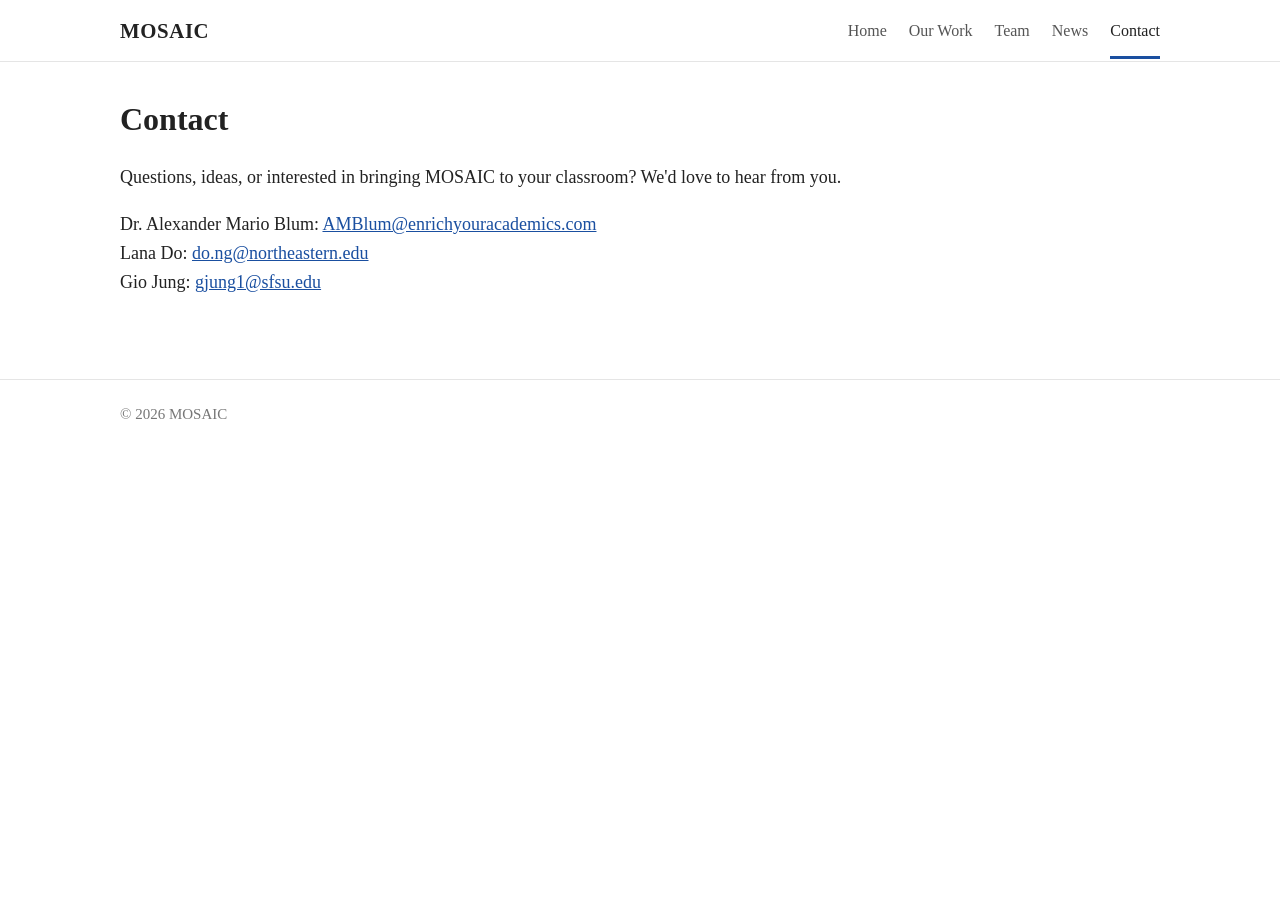
==== contact.html @ 44e46b7f "first commit" ====
<!doctype html>
<html lang="en">
<head>
  <meta charset="utf-8">
  <meta name="viewport" content="width=device-width, initial-scale=1">
  <title>Contact | MOSAIC</title>
  <meta name="description" content="MOSAIC: collaborative storytelling and comic creation for neurodivergent learners.">
  <link rel="stylesheet" href="style.css">
</head>
<body>

<header class="topbar">
  <div class="inner">
    <a class="site-name" href="index.html">MOSAIC</a>
    <nav class="tabs" aria-label="Main">
      <a href="index.html">Home</a>
      <a href="work.html">Our Work</a>
      <a href="team.html">Team</a>
      <a href="news.html">News</a>
      <a href="contact.html" aria-current="page">Contact</a>
    </nav>
  </div>
</header>

<div class="layout single">
  <main class="content">
    <h1 class="page-title">Contact</h1>
    <p>Questions, ideas, or interested in bringing MOSAIC to your classroom? We'd love to hear from you.</p>
    <p>
      Dr. Alexander Mario Blum: <a href="mailto:AMBlum@enrichyouracademics.com">AMBlum@enrichyouracademics.com</a><br>
      Lana Do: <a href="mailto:do.ng@northeastern.edu">do.ng@northeastern.edu</a><br>
      Gio Jung: <a href="mailto:gjung1@sfsu.edu">gjung1@sfsu.edu</a>
    </p>
  </main>
</div>

<footer><div class="inner">&copy; 2026 MOSAIC</div></footer>

<script src="news.js"></script>
</body>
</html>
---- style.css ----
body {
  margin: 0;
  background: #fff;
  color: #222;
  font-family: Georgia, "Times New Roman", serif;
  font-size: 18px;
  line-height: 1.6;
}
a { color: #1a4fa0; }

/* Top bar with tabs */
.topbar { border-bottom: 1px solid #e5e5e5; }
.topbar .inner {
  max-width: 1040px; margin: 0 auto; padding: 0 16px;
  display: flex; align-items: center; justify-content: space-between; flex-wrap: wrap; gap: 8px 24px;
}
.site-name { font-weight: bold; font-size: 1.3rem; color: #222; text-decoration: none; letter-spacing: .03em; padding: 14px 0; }
.tabs { display: flex; flex-wrap: wrap; gap: 4px 22px; }
.tabs a { color: #555; text-decoration: none; font-size: 16px; padding: 16px 0 13px; border-bottom: 3px solid transparent; }
.tabs a:hover { color: #222; }
.tabs a[aria-current="page"] { color: #222; border-bottom-color: #1a4fa0; }

/* Cover (home page). Put a photo at images/cover.jpg. */
.cover {
  min-height: 380px;
  background: #3d4a5c url("images/cover.jpg") center / cover no-repeat;
  display: flex;
}
.cover .inner {
  width: 100%; max-width: 1040px; margin: 0 auto; padding: 32px 16px;
  display: flex; align-items: flex-end; justify-content: space-between; gap: 32px;
}
.cover-text { color: #fff; text-shadow: 0 1px 6px rgba(0,0,0,.45); }
.cover h1 { font-size: 2.6rem; margin: 0; line-height: 1.1; }
.cover-text p { margin: 6px 0 0; font-size: 1.1rem; }

/* News card on the cover */
.cover-news {
  width: 300px; flex-shrink: 0; align-self: center;
  background: rgba(255,255,255,.95); color: #222;
  border-radius: 6px; padding: 16px 18px;
  box-shadow: 0 4px 18px rgba(0,0,0,.18);
}
.cover-news h2 { margin: 0 0 10px; font-size: 1.05rem; }
.cover-news .news { margin-bottom: 14px; }
.cover-news .news.upcoming { padding: 10px 12px; }
.cover-news .news p.text { font-size: 15px; }
.cover-news .more { font-size: 15px; }

/* Page layout: content + news sidebar */
.layout {
  max-width: 1040px; margin: 0 auto; padding: 32px 16px 64px;
  display: grid; grid-template-columns: minmax(0, 1fr) 280px; gap: 56px;
}
.layout.single { grid-template-columns: minmax(0, 1fr); }
h1.page-title { font-size: 2rem; margin: 0 0 16px; }
h2 { font-size: 1.3rem; margin: 32px 0 8px; }
.content > h2:first-child { margin-top: 0; }
.muted { color: #666; }
.links a { margin-right: 20px; }

aside.sidebar { border-left: 1px solid #e5e5e5; padding-left: 24px; }
aside.sidebar h2 { margin: 0 0 14px; font-size: 1.1rem; }
.sidebar .more { font-size: 15px; }

/* News items */
.news { margin: 0 0 22px; }
.news.upcoming { background: #f5f8fd; border-left: 3px solid #1a4fa0; padding: 12px 14px; }
.news h3 { margin: 2px 0 4px; font-size: 1.05rem; }
.news p { margin: 0 0 4px; }
.news-date { font-size: 14px; color: #666; }
.news .meta { font-size: 15px; color: #666; }
.badge { display: inline-block; margin-left: 6px; padding: 0 8px; border-radius: 999px; font-size: 12px; background: #eee; color: #555; }
.badge.soon { background: #1a4fa0; color: #fff; }
.sidebar .news p.text { font-size: 16px; }
.news-full .news { border-bottom: 1px solid #eee; padding-bottom: 20px; }
.news-full .news.upcoming { border-bottom: none; }
.news-full .news h3 { font-size: 1.25rem; }

/* Team */
.people { display: grid; grid-template-columns: repeat(auto-fit, minmax(180px, 1fr)); gap: 28px; }
.person { text-align: center; }
.photo {
  position: relative; width: 150px; height: 150px; margin: 0 auto 12px;
  border-radius: 50%; overflow: hidden; background: #e9e9e9; color: #888;
  display: flex; align-items: center; justify-content: center; font-size: 1.6rem;
}
.photo img { position: absolute; inset: 0; width: 100%; height: 100%; object-fit: cover; }
.person b { display: block; }
.person span { color: #666; font-size: 16px; }

footer { border-top: 1px solid #e5e5e5; }
footer .inner { max-width: 1040px; margin: 0 auto; padding: 22px 16px 36px; font-size: 15px; color: #777; }

@media (max-width: 820px) {
  .layout { grid-template-columns: 1fr; gap: 40px; }
  aside.sidebar { border-left: none; border-top: 1px solid #e5e5e5; padding: 24px 0 0; }
  .cover { min-height: 0; }
  .cover .inner { flex-direction: column; align-items: stretch; padding: 40px 16px 24px; }
  .cover-news { width: auto; }
  .cover h1 { font-size: 2rem; }
}
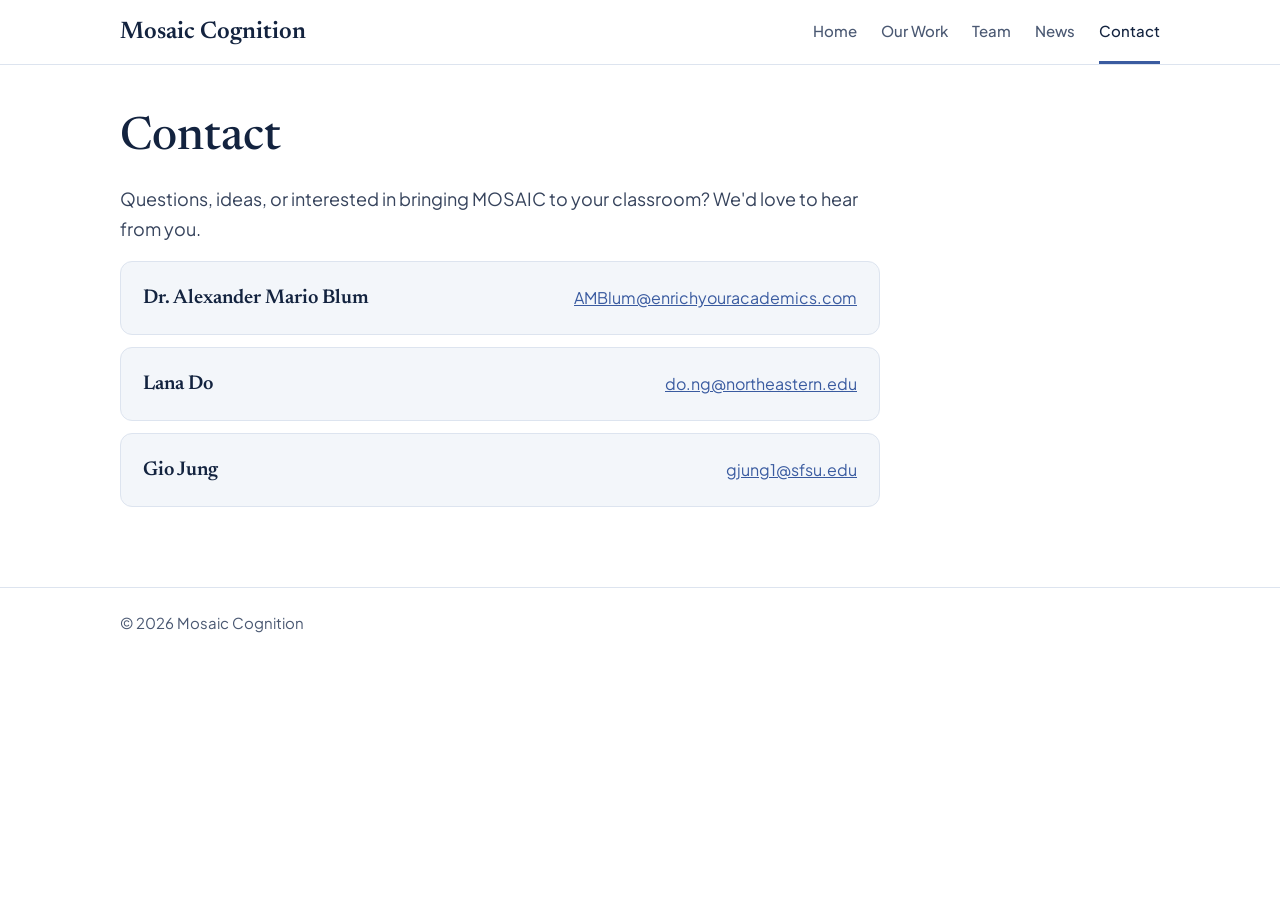
==== commit 784b54be: "Rebrand to Mosaic Cognition with the Soft theme Restyle the site with serif headings (Newsreader), P" ====
--- a/contact.html
+++ b/contact.html
@@ -3,15 +3,18 @@
 <head>
   <meta charset="utf-8">
   <meta name="viewport" content="width=device-width, initial-scale=1">
-  <title>Contact | MOSAIC</title>
-  <meta name="description" content="MOSAIC: collaborative storytelling and comic creation for neurodivergent learners.">
+  <title>Contact | Mosaic Cognition</title>
+  <meta name="description" content="Mosaic Cognition: collaborative storytelling and comic creation for neurodivergent learners.">
+  <link rel="preconnect" href="https://fonts.googleapis.com">
+  <link rel="preconnect" href="https://fonts.gstatic.com" crossorigin>
+  <link href="https://fonts.googleapis.com/css2?family=Newsreader:opsz,wght@6..72,500;6..72,600&family=Plus+Jakarta+Sans:wght@400;500;600&display=swap" rel="stylesheet">
   <link rel="stylesheet" href="style.css">
 </head>
 <body>
 
 <header class="topbar">
   <div class="inner">
-    <a class="site-name" href="index.html">MOSAIC</a>
+    <a class="site-name" href="index.html">Mosaic Cognition</a>
     <nav class="tabs" aria-label="Main">
       <a href="index.html">Home</a>
       <a href="work.html">Our Work</a>
@@ -26,15 +29,15 @@
   <main class="content">
     <h1 class="page-title">Contact</h1>
     <p>Questions, ideas, or interested in bringing MOSAIC to your classroom? We'd love to hear from you.</p>
-    <p>
-      Dr. Alexander Mario Blum: <a href="mailto:AMBlum@enrichyouracademics.com">AMBlum@enrichyouracademics.com</a><br>
-      Lana Do: <a href="mailto:do.ng@northeastern.edu">do.ng@northeastern.edu</a><br>
-      Gio Jung: <a href="mailto:gjung1@sfsu.edu">gjung1@sfsu.edu</a>
-    </p>
+    <div class="contacts">
+      <div class="contact"><span class="name">Dr. Alexander Mario Blum</span> <a href="mailto:AMBlum@enrichyouracademics.com">AMBlum@enrichyouracademics.com</a></div>
+      <div class="contact"><span class="name">Lana Do</span> <a href="mailto:do.ng@northeastern.edu">do.ng@northeastern.edu</a></div>
+      <div class="contact"><span class="name">Gio Jung</span> <a href="mailto:gjung1@sfsu.edu">gjung1@sfsu.edu</a></div>
+    </div>
   </main>
 </div>
 
-<footer><div class="inner">&copy; 2026 MOSAIC</div></footer>
+<footer><div class="inner">&copy; 2026 Mosaic Cognition</div></footer>
 
 <script src="news.js"></script>
 </body>
--- a/style.css
+++ b/style.css
@@ -1,102 +1,134 @@
+/* Mosaic Cognition: Soft theme, serif headings */
+:root {
+  --ink: #13233F;      /* main text */
+  --body: #36435C;     /* paragraph text */
+  --muted: #4A5872;    /* dates, captions, inactive tabs */
+  --accent: #3A5BA0;   /* links, active tab, badges */
+  --line: #DDE4EF;     /* borders */
+  --panel: #F3F6FA;    /* cards */
+  --tint: #DCE5F2;     /* photo placeholders */
+  --serif: Newsreader, Georgia, "Times New Roman", serif;
+  --sans: "Plus Jakarta Sans", system-ui, -apple-system, "Segoe UI", sans-serif;
+}
+
 body {
   margin: 0;
   background: #fff;
-  color: #222;
-  font-family: Georgia, "Times New Roman", serif;
+  color: var(--ink);
+  font-family: var(--sans);
   font-size: 18px;
-  line-height: 1.6;
+  line-height: 1.7;
 }
-a { color: #1a4fa0; }
+a { color: var(--accent); }
+a:hover { color: var(--ink); }
+h1, h2, h3 { font-family: var(--serif); color: var(--ink); }
 
 /* Top bar with tabs */
-.topbar { border-bottom: 1px solid #e5e5e5; }
+.topbar { border-bottom: 1px solid var(--line); }
 .topbar .inner {
   max-width: 1040px; margin: 0 auto; padding: 0 16px;
-  display: flex; align-items: center; justify-content: space-between; flex-wrap: wrap; gap: 8px 24px;
+  display: flex; align-items: center; justify-content: space-between; flex-wrap: wrap; gap: 0 24px;
 }
-.site-name { font-weight: bold; font-size: 1.3rem; color: #222; text-decoration: none; letter-spacing: .03em; padding: 14px 0; }
-.tabs { display: flex; flex-wrap: wrap; gap: 4px 22px; }
-.tabs a { color: #555; text-decoration: none; font-size: 16px; padding: 16px 0 13px; border-bottom: 3px solid transparent; }
-.tabs a:hover { color: #222; }
-.tabs a[aria-current="page"] { color: #222; border-bottom-color: #1a4fa0; }
+.site-name {
+  display: inline-flex; align-items: center; min-height: 64px;
+  font-family: var(--serif); font-weight: 600; font-size: 24px;
+  color: var(--ink); text-decoration: none;
+}
+.tabs { display: flex; flex-wrap: wrap; gap: 0 24px; font-size: 15px; font-weight: 500; }
+.tabs a {
+  display: inline-flex; align-items: center; min-height: 61px;
+  color: var(--muted); text-decoration: none; border-bottom: 3px solid transparent;
+}
+.tabs a:hover { color: var(--ink); }
+.tabs a[aria-current="page"] { color: var(--ink); border-bottom-color: var(--accent); }
 
 /* Cover (home page). Put a photo at images/cover.jpg. */
 .cover {
   min-height: 380px;
-  background: #3d4a5c url("images/cover.jpg") center / cover no-repeat;
+  background: #3D4A5C url("images/cover.jpg") center / cover no-repeat;
   display: flex;
 }
 .cover .inner {
   width: 100%; max-width: 1040px; margin: 0 auto; padding: 32px 16px;
-  display: flex; align-items: flex-end; justify-content: space-between; gap: 32px;
+  display: flex; align-items: flex-end;
 }
-.cover-text { color: #fff; text-shadow: 0 1px 6px rgba(0,0,0,.45); }
-.cover h1 { font-size: 2.6rem; margin: 0; line-height: 1.1; }
-.cover-text p { margin: 6px 0 0; font-size: 1.1rem; }
-
-/* News card on the cover */
-.cover-news {
-  width: 300px; flex-shrink: 0; align-self: center;
-  background: rgba(255,255,255,.95); color: #222;
-  border-radius: 6px; padding: 16px 18px;
-  box-shadow: 0 4px 18px rgba(0,0,0,.18);
-}
-.cover-news h2 { margin: 0 0 10px; font-size: 1.05rem; }
-.cover-news .news { margin-bottom: 14px; }
-.cover-news .news.upcoming { padding: 10px 12px; }
-.cover-news .news p.text { font-size: 15px; }
-.cover-news .more { font-size: 15px; }
+.cover-text { color: #fff; max-width: 640px; text-shadow: 0 1px 6px rgba(0,0,0,.45); }
+.cover h1 { margin: 0; color: #fff; font-size: clamp(38px, 4.6vw, 54px); line-height: 1.08; font-weight: 500; }
+.cover-text p { margin: 10px 0 0; font-size: 19px; color: #E6ECF5; }
 
 /* Page layout: content + news sidebar */
 .layout {
-  max-width: 1040px; margin: 0 auto; padding: 32px 16px 64px;
+  max-width: 1040px; margin: 0 auto; padding: 48px 16px 80px;
   display: grid; grid-template-columns: minmax(0, 1fr) 280px; gap: 56px;
 }
 .layout.single { grid-template-columns: minmax(0, 1fr); }
-h1.page-title { font-size: 2rem; margin: 0 0 16px; }
-h2 { font-size: 1.3rem; margin: 32px 0 8px; }
-.content > h2:first-child { margin-top: 0; }
-.muted { color: #666; }
-.links a { margin-right: 20px; }
+.layout.single .content > * { max-width: 760px; }
+.layout.single .content > .people { max-width: none; }
+h1.page-title { margin: 0 0 20px; font-size: clamp(36px, 4vw, 46px); font-weight: 500; line-height: 1.1; }
+h2 { margin: 48px 0 12px; font-size: 30px; font-weight: 500; line-height: 1.2; }
+.content > h2:first-child { margin-top: 0; font-size: 32px; }
+.content p { color: var(--body); margin: 0 0 16px; }
+.muted { color: var(--muted); }
 
-aside.sidebar { border-left: 1px solid #e5e5e5; padding-left: 24px; }
-aside.sidebar h2 { margin: 0 0 14px; font-size: 1.1rem; }
-.sidebar .more { font-size: 15px; }
+aside.sidebar { border-left: 1px solid var(--line); padding-left: 24px; }
+aside.sidebar h2 { margin: 0 0 14px; font-size: 24px; }
+.more { display: inline-flex; align-items: center; min-height: 44px; margin-top: 8px; font-size: 15px; }
 
-/* News items */
-.news { margin: 0 0 22px; }
-.news.upcoming { background: #f5f8fd; border-left: 3px solid #1a4fa0; padding: 12px 14px; }
-.news h3 { margin: 2px 0 4px; font-size: 1.05rem; }
-.news p { margin: 0 0 4px; }
-.news-date { font-size: 14px; color: #666; }
-.news .meta { font-size: 15px; color: #666; }
-.badge { display: inline-block; margin-left: 6px; padding: 0 8px; border-radius: 999px; font-size: 12px; background: #eee; color: #555; }
-.badge.soon { background: #1a4fa0; color: #fff; }
-.sidebar .news p.text { font-size: 16px; }
-.news-full .news { border-bottom: 1px solid #eee; padding-bottom: 20px; }
-.news-full .news.upcoming { border-bottom: none; }
-.news-full .news h3 { font-size: 1.25rem; }
+/* News items (filled in by news.js) */
+.news { margin: 0 0 16px; padding: 16px 18px; background: var(--panel); border: 1px solid var(--line); border-radius: 12px; }
+.news h3 { margin: 6px 0 4px; font-size: 20px; font-weight: 600; line-height: 1.3; }
+.news p { margin: 0; }
+.news p.text { color: var(--body); font-size: 15px; line-height: 1.6; }
+.news-date { font-size: 14px; color: var(--muted); }
+.news .meta { margin-top: 6px; font-size: 14px; color: var(--muted); }
+.badge {
+  display: inline-block; margin-left: 6px; padding: 1px 9px; border-radius: 999px;
+  font-size: 12px; font-weight: 600; background: var(--tint); color: var(--muted);
+}
+.badge.soon { background: var(--accent); color: #fff; }
+.news-full .news { max-width: 760px; padding: clamp(22px, 3vw, 32px); border-radius: 16px; }
+.news-full .news h3 { margin: 8px 0; font-size: 28px; }
+.news-full .news p.text { font-size: 18px; line-height: 1.7; }
+.news-full .news .meta { margin-top: 12px; font-size: 15px; }
+.news-full .news-date { font-size: 15px; }
+
+/* Publications */
+.pubs { list-style: none; margin: 0; padding: 0; border-top: 1px solid var(--line); }
+.pubs li {
+  display: flex; flex-wrap: wrap; align-items: center; justify-content: space-between; gap: 4px 24px;
+  padding: 16px 0; border-bottom: 1px solid var(--line);
+}
+.pub-title { display: block; font-family: var(--serif); font-size: 21px; font-weight: 600; }
+.pub-venue { display: block; font-size: 15px; font-style: italic; color: var(--muted); }
+.pubs a { display: inline-flex; align-items: center; min-height: 44px; font-size: 15px; font-weight: 500; }
 
 /* Team */
-.people { display: grid; grid-template-columns: repeat(auto-fit, minmax(180px, 1fr)); gap: 28px; }
-.person { text-align: center; }
+.people { display: grid; grid-template-columns: repeat(auto-fit, minmax(220px, 1fr)); gap: 24px; }
+.person { text-align: center; background: var(--panel); border: 1px solid var(--line); border-radius: 16px; padding: 32px 20px; }
 .photo {
-  position: relative; width: 150px; height: 150px; margin: 0 auto 12px;
-  border-radius: 50%; overflow: hidden; background: #e9e9e9; color: #888;
-  display: flex; align-items: center; justify-content: center; font-size: 1.6rem;
+  position: relative; width: 150px; height: 150px; margin: 0 auto 16px;
+  border-radius: 50%; overflow: hidden; background: var(--tint); color: var(--accent);
+  display: flex; align-items: center; justify-content: center;
+  font-family: var(--serif); font-size: 34px;
 }
 .photo img { position: absolute; inset: 0; width: 100%; height: 100%; object-fit: cover; }
-.person b { display: block; }
-.person span { color: #666; font-size: 16px; }
+.person b { display: block; font-family: var(--serif); font-size: 22px; font-weight: 600; line-height: 1.4; }
+.person span { color: var(--muted); font-size: 15px; }
 
-footer { border-top: 1px solid #e5e5e5; }
-footer .inner { max-width: 1040px; margin: 0 auto; padding: 22px 16px 36px; font-size: 15px; color: #777; }
+/* Contact */
+.contacts { display: flex; flex-direction: column; gap: 12px; }
+.contact {
+  display: flex; flex-wrap: wrap; justify-content: space-between; align-items: center; gap: 4px 24px;
+  background: var(--panel); border: 1px solid var(--line); border-radius: 12px; padding: 14px 22px;
+}
+.contact .name { font-family: var(--serif); font-size: 20px; font-weight: 600; }
+.contact a { display: inline-flex; align-items: center; min-height: 44px; font-size: 16px; word-break: break-all; }
+
+footer { border-top: 1px solid var(--line); }
+footer .inner { max-width: 1040px; margin: 0 auto; padding: 22px 16px 36px; font-size: 15px; color: var(--muted); }
 
 @media (max-width: 820px) {
-  .layout { grid-template-columns: 1fr; gap: 40px; }
-  aside.sidebar { border-left: none; border-top: 1px solid #e5e5e5; padding: 24px 0 0; }
-  .cover { min-height: 0; }
-  .cover .inner { flex-direction: column; align-items: stretch; padding: 40px 16px 24px; }
-  .cover-news { width: auto; }
-  .cover h1 { font-size: 2rem; }
+  .layout { grid-template-columns: 1fr; gap: 40px; padding-top: 36px; }
+  aside.sidebar { border-left: none; border-top: 1px solid var(--line); padding: 24px 0 0; }
+  .cover { min-height: 280px; }
 }
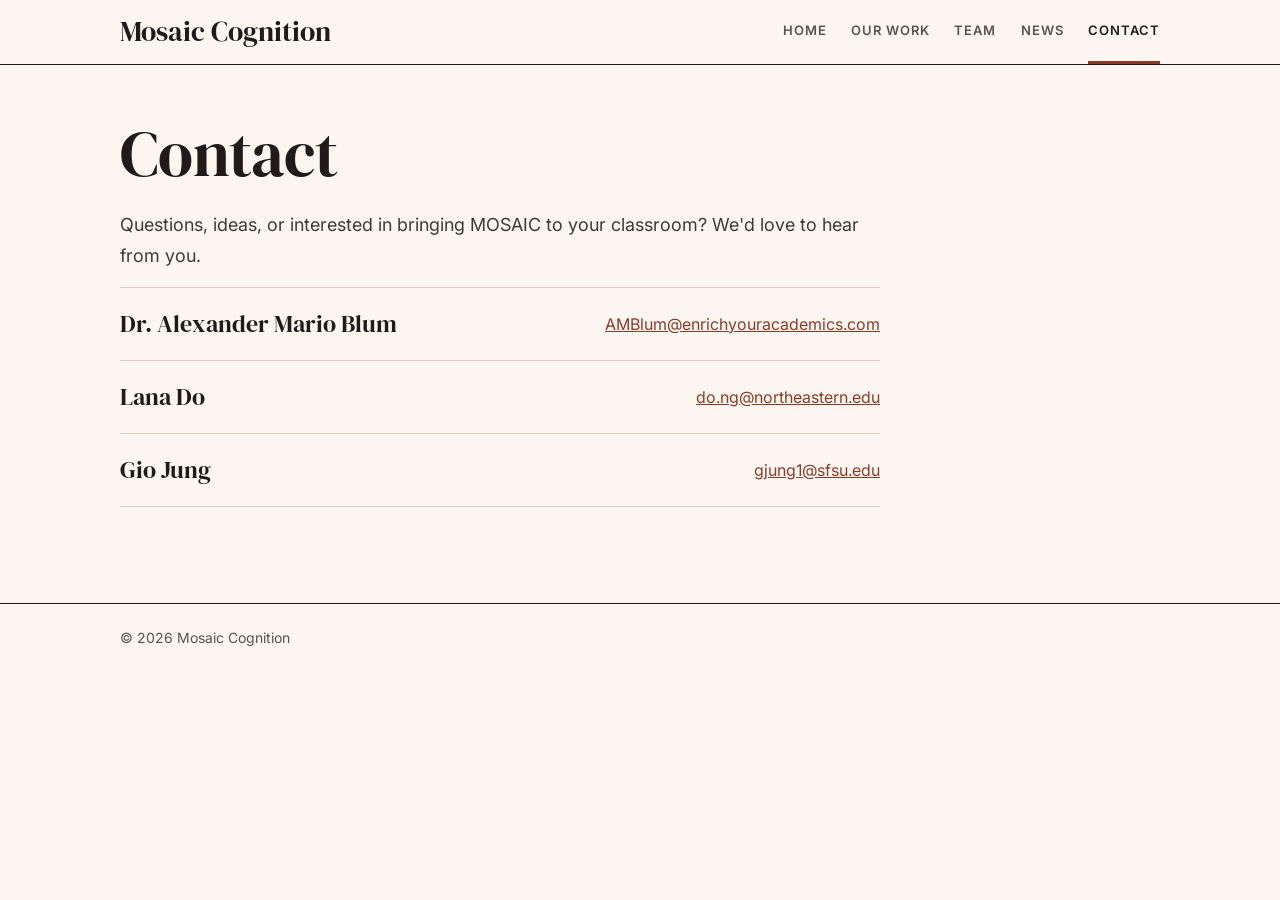
==== commit 52409bab: "Switch the site to the Magazine theme Cream paper, near-black ink, rust accents and a dark green cov" ====
--- a/contact.html
+++ b/contact.html
@@ -4,10 +4,10 @@
   <meta charset="utf-8">
   <meta name="viewport" content="width=device-width, initial-scale=1">
   <title>Contact | Mosaic Cognition</title>
-  <meta name="description" content="Mosaic Cognition: collaborative storytelling and comic creation for neurodivergent learners.">
+  <meta name="description" content="Mosaic Cognition: helping every learner turn ideas into stories.">
   <link rel="preconnect" href="https://fonts.googleapis.com">
   <link rel="preconnect" href="https://fonts.gstatic.com" crossorigin>
-  <link href="https://fonts.googleapis.com/css2?family=Newsreader:opsz,wght@6..72,500;6..72,600&family=Plus+Jakarta+Sans:wght@400;500;600&display=swap" rel="stylesheet">
+  <link href="https://fonts.googleapis.com/css2?family=DM+Serif+Display:ital@0;1&family=Inter:wght@400;500;600&display=swap" rel="stylesheet">
   <link rel="stylesheet" href="style.css">
 </head>
 <body>
--- a/style.css
+++ b/style.css
@@ -1,19 +1,22 @@
-/* Mosaic Cognition: Soft theme, serif headings */
+/* Mosaic Cognition: Magazine theme */
 :root {
-  --ink: #13233F;      /* main text */
-  --body: #36435C;     /* paragraph text */
-  --muted: #4A5872;    /* dates, captions, inactive tabs */
-  --accent: #3A5BA0;   /* links, active tab, badges */
-  --line: #DDE4EF;     /* borders */
-  --panel: #F3F6FA;    /* cards */
-  --tint: #DCE5F2;     /* photo placeholders */
-  --serif: Newsreader, Georgia, "Times New Roman", serif;
-  --sans: "Plus Jakarta Sans", system-ui, -apple-system, "Segoe UI", sans-serif;
+  --ink: #1E1B18;      /* main text, rules */
+  --body: #3F3A34;     /* paragraph text */
+  --muted: #5A534B;    /* dates, captions, inactive tabs */
+  --accent: #8C3B2A;   /* links, active tab, badges */
+  --line: #D9D0C3;     /* thin dividers */
+  --paper: #FBF7F0;    /* page background */
+  --green: #2F3A33;    /* cover */
+  --tan: #E2C9A8;
+  --sage: #C9D3C0;
+  --sand: #E9DCCB;
+  --serif: "DM Serif Display", Georgia, "Times New Roman", serif;
+  --sans: Inter, system-ui, -apple-system, "Segoe UI", sans-serif;
 }
 
 body {
   margin: 0;
-  background: #fff;
+  background: var(--paper);
   color: var(--ink);
   font-family: var(--sans);
   font-size: 18px;
@@ -21,20 +24,23 @@
 }
 a { color: var(--accent); }
 a:hover { color: var(--ink); }
-h1, h2, h3 { font-family: var(--serif); color: var(--ink); }
+h1, h2, h3 { font-family: var(--serif); font-weight: 400; color: var(--ink); }
 
 /* Top bar with tabs */
-.topbar { border-bottom: 1px solid var(--line); }
+.topbar { border-bottom: 1px solid var(--ink); }
 .topbar .inner {
   max-width: 1040px; margin: 0 auto; padding: 0 16px;
   display: flex; align-items: center; justify-content: space-between; flex-wrap: wrap; gap: 0 24px;
 }
 .site-name {
   display: inline-flex; align-items: center; min-height: 64px;
-  font-family: var(--serif); font-weight: 600; font-size: 24px;
+  font-family: var(--serif); font-size: 28px;
   color: var(--ink); text-decoration: none;
 }
-.tabs { display: flex; flex-wrap: wrap; gap: 0 24px; font-size: 15px; font-weight: 500; }
+.tabs {
+  display: flex; flex-wrap: wrap; gap: 0 24px;
+  font-size: 13px; font-weight: 600; letter-spacing: 0.08em; text-transform: uppercase;
+}
 .tabs a {
   display: inline-flex; align-items: center; min-height: 61px;
   color: var(--muted); text-decoration: none; border-bottom: 3px solid transparent;
@@ -45,90 +51,111 @@
 /* Cover (home page). Put a photo at images/cover.jpg. */
 .cover {
   min-height: 380px;
-  background: #3D4A5C url("images/cover.jpg") center / cover no-repeat;
+  background: var(--green) url("images/cover.jpg") center / cover no-repeat;
   display: flex;
 }
 .cover .inner {
-  width: 100%; max-width: 1040px; margin: 0 auto; padding: 32px 16px;
+  width: 100%; max-width: 1040px; margin: 0 auto; padding: 40px 16px;
   display: flex; align-items: flex-end;
 }
-.cover-text { color: #fff; max-width: 640px; text-shadow: 0 1px 6px rgba(0,0,0,.45); }
-.cover h1 { margin: 0; color: #fff; font-size: clamp(38px, 4.6vw, 54px); line-height: 1.08; font-weight: 500; }
-.cover-text p { margin: 10px 0 0; font-size: 19px; color: #E6ECF5; }
+.cover-text { color: var(--paper); max-width: 720px; text-shadow: 0 1px 8px rgba(0,0,0,.35); }
+.cover h1 {
+  margin: 0; color: var(--paper);
+  font-size: clamp(52px, 6.4vw, 88px); line-height: 0.98; letter-spacing: -0.02em;
+}
+.cover-text p { margin: 14px 0 0; font-size: 19px; color: var(--tan); }
 
 /* Page layout: content + news sidebar */
 .layout {
-  max-width: 1040px; margin: 0 auto; padding: 48px 16px 80px;
-  display: grid; grid-template-columns: minmax(0, 1fr) 280px; gap: 56px;
+  max-width: 1040px; margin: 0 auto; padding: 56px 16px 96px;
+  display: grid; grid-template-columns: minmax(0, 1fr) 280px; gap: 64px;
 }
 .layout.single { grid-template-columns: minmax(0, 1fr); }
 .layout.single .content > * { max-width: 760px; }
 .layout.single .content > .people { max-width: none; }
-h1.page-title { margin: 0 0 20px; font-size: clamp(36px, 4vw, 46px); font-weight: 500; line-height: 1.1; }
-h2 { margin: 48px 0 12px; font-size: 30px; font-weight: 500; line-height: 1.2; }
-.content > h2:first-child { margin-top: 0; font-size: 32px; }
+h1.page-title {
+  margin: 0 0 24px;
+  font-size: clamp(44px, 5vw, 64px); line-height: 1.02; letter-spacing: -0.01em;
+}
+h2 { margin: 64px 0 12px; font-size: 38px; line-height: 1.15; }
+.content > h2:first-child { margin-top: 0; font-size: clamp(34px, 3.6vw, 44px); }
 .content p { color: var(--body); margin: 0 0 16px; }
 .muted { color: var(--muted); }
 
-aside.sidebar { border-left: 1px solid var(--line); padding-left: 24px; }
-aside.sidebar h2 { margin: 0 0 14px; font-size: 24px; }
-.more { display: inline-flex; align-items: center; min-height: 44px; margin-top: 8px; font-size: 15px; }
+aside.sidebar { border-left: 1px solid var(--line); padding-left: 28px; }
+aside.sidebar h2 {
+  margin: 0 0 16px; font-family: var(--sans); font-size: 13px; font-weight: 600;
+  letter-spacing: 0.14em; text-transform: uppercase; color: var(--accent);
+}
+.more {
+  display: inline-flex; align-items: center; min-height: 44px; margin-top: 12px;
+  font-size: 13px; font-weight: 600; letter-spacing: 0.06em; text-transform: uppercase;
+}
 
 /* News items (filled in by news.js) */
-.news { margin: 0 0 16px; padding: 16px 18px; background: var(--panel); border: 1px solid var(--line); border-radius: 12px; }
-.news h3 { margin: 6px 0 4px; font-size: 20px; font-weight: 600; line-height: 1.3; }
+.news { margin: 0 0 24px; padding-top: 14px; border-top: 3px solid var(--ink); }
+.news h3 { margin: 8px 0 6px; font-size: 26px; line-height: 1.15; }
 .news p { margin: 0; }
 .news p.text { color: var(--body); font-size: 15px; line-height: 1.6; }
-.news-date { font-size: 14px; color: var(--muted); }
-.news .meta { margin-top: 6px; font-size: 14px; color: var(--muted); }
+.news-date { font-size: 13px; color: var(--muted); }
+.news .meta { margin-top: 8px; font-size: 14px; color: var(--muted); }
 .badge {
-  display: inline-block; margin-left: 6px; padding: 1px 9px; border-radius: 999px;
-  font-size: 12px; font-weight: 600; background: var(--tint); color: var(--muted);
+  display: inline-block; margin-left: 8px; padding: 2px 10px;
+  font-size: 11px; font-weight: 600; letter-spacing: 0.08em; text-transform: uppercase;
+  background: var(--line); color: var(--ink);
 }
-.badge.soon { background: var(--accent); color: #fff; }
-.news-full .news { max-width: 760px; padding: clamp(22px, 3vw, 32px); border-radius: 16px; }
-.news-full .news h3 { margin: 8px 0; font-size: 28px; }
+.badge.soon { background: var(--accent); color: var(--paper); }
+.news-full .news { max-width: 760px; padding-top: 20px; margin-bottom: 40px; }
+.news-full .news h3 { margin: 10px 0; font-size: 40px; line-height: 1.1; }
 .news-full .news p.text { font-size: 18px; line-height: 1.7; }
-.news-full .news .meta { margin-top: 12px; font-size: 15px; }
-.news-full .news-date { font-size: 15px; }
+.news-full .news .meta { margin-top: 14px; font-size: 15px; }
+.news-full .news-date { font-size: 14px; }
 
 /* Publications */
 .pubs { list-style: none; margin: 0; padding: 0; border-top: 1px solid var(--line); }
 .pubs li {
-  display: flex; flex-wrap: wrap; align-items: center; justify-content: space-between; gap: 4px 24px;
-  padding: 16px 0; border-bottom: 1px solid var(--line);
+  display: flex; flex-wrap: wrap; align-items: center; justify-content: space-between; gap: 8px 24px;
+  padding: 20px 0; border-bottom: 1px solid var(--line);
 }
-.pub-title { display: block; font-family: var(--serif); font-size: 21px; font-weight: 600; }
-.pub-venue { display: block; font-size: 15px; font-style: italic; color: var(--muted); }
-.pubs a { display: inline-flex; align-items: center; min-height: 44px; font-size: 15px; font-weight: 500; }
+.pubs li > span:first-child { flex: 1 1 420px; min-width: 0; }
+.pub-title { display: block; font-family: var(--serif); font-size: 24px; line-height: 1.25; }
+.pub-venue { display: block; margin-top: 4px; font-size: 15px; font-style: italic; color: var(--muted); }
+.pub-links { display: flex; gap: 0 20px; }
+.pubs a {
+  display: inline-flex; align-items: center; min-height: 44px;
+  font-size: 13px; font-weight: 600; letter-spacing: 0.08em; text-transform: uppercase;
+}
 
 /* Team */
-.people { display: grid; grid-template-columns: repeat(auto-fit, minmax(220px, 1fr)); gap: 24px; }
-.person { text-align: center; background: var(--panel); border: 1px solid var(--line); border-radius: 16px; padding: 32px 20px; }
+.people { display: grid; grid-template-columns: repeat(auto-fit, minmax(240px, 1fr)); gap: 32px; margin-top: 40px; }
 .photo {
-  position: relative; width: 150px; height: 150px; margin: 0 auto 16px;
-  border-radius: 50%; overflow: hidden; background: var(--tint); color: var(--accent);
+  position: relative; aspect-ratio: 4 / 5; margin: 0 0 16px;
+  overflow: hidden; background: var(--tan); color: var(--green);
   display: flex; align-items: center; justify-content: center;
-  font-family: var(--serif); font-size: 34px;
+  font-family: var(--serif); font-size: 56px;
 }
+.person:nth-child(2) .photo { background: var(--sage); }
+.person:nth-child(3) .photo { background: var(--sand); }
 .photo img { position: absolute; inset: 0; width: 100%; height: 100%; object-fit: cover; }
-.person b { display: block; font-family: var(--serif); font-size: 22px; font-weight: 600; line-height: 1.4; }
-.person span { color: var(--muted); font-size: 15px; }
+.person b { display: block; font-family: var(--serif); font-weight: 400; font-size: 26px; line-height: 1.2; }
+.person b a { color: var(--ink); text-decoration-color: var(--line); text-underline-offset: 5px; }
+.person b a:hover { color: var(--accent); text-decoration-color: currentColor; }
+.person span { display: block; margin-top: 2px; color: var(--muted); font-size: 14px; }
 
 /* Contact */
-.contacts { display: flex; flex-direction: column; gap: 12px; }
+.contacts { border-bottom: 1px solid var(--line); }
 .contact {
   display: flex; flex-wrap: wrap; justify-content: space-between; align-items: center; gap: 4px 24px;
-  background: var(--panel); border: 1px solid var(--line); border-radius: 12px; padding: 14px 22px;
+  padding: 14px 0; border-top: 1px solid var(--line);
 }
-.contact .name { font-family: var(--serif); font-size: 20px; font-weight: 600; }
+.contact .name { font-family: var(--serif); font-size: 24px; }
 .contact a { display: inline-flex; align-items: center; min-height: 44px; font-size: 16px; word-break: break-all; }
 
-footer { border-top: 1px solid var(--line); }
-footer .inner { max-width: 1040px; margin: 0 auto; padding: 22px 16px 36px; font-size: 15px; color: var(--muted); }
+footer { border-top: 1px solid var(--ink); }
+footer .inner { max-width: 1040px; margin: 0 auto; padding: 22px 16px 36px; font-size: 14px; color: var(--muted); }
 
 @media (max-width: 820px) {
-  .layout { grid-template-columns: 1fr; gap: 40px; padding-top: 36px; }
+  .layout { grid-template-columns: 1fr; gap: 40px; padding-top: 40px; }
   aside.sidebar { border-left: none; border-top: 1px solid var(--line); padding: 24px 0 0; }
   .cover { min-height: 280px; }
 }
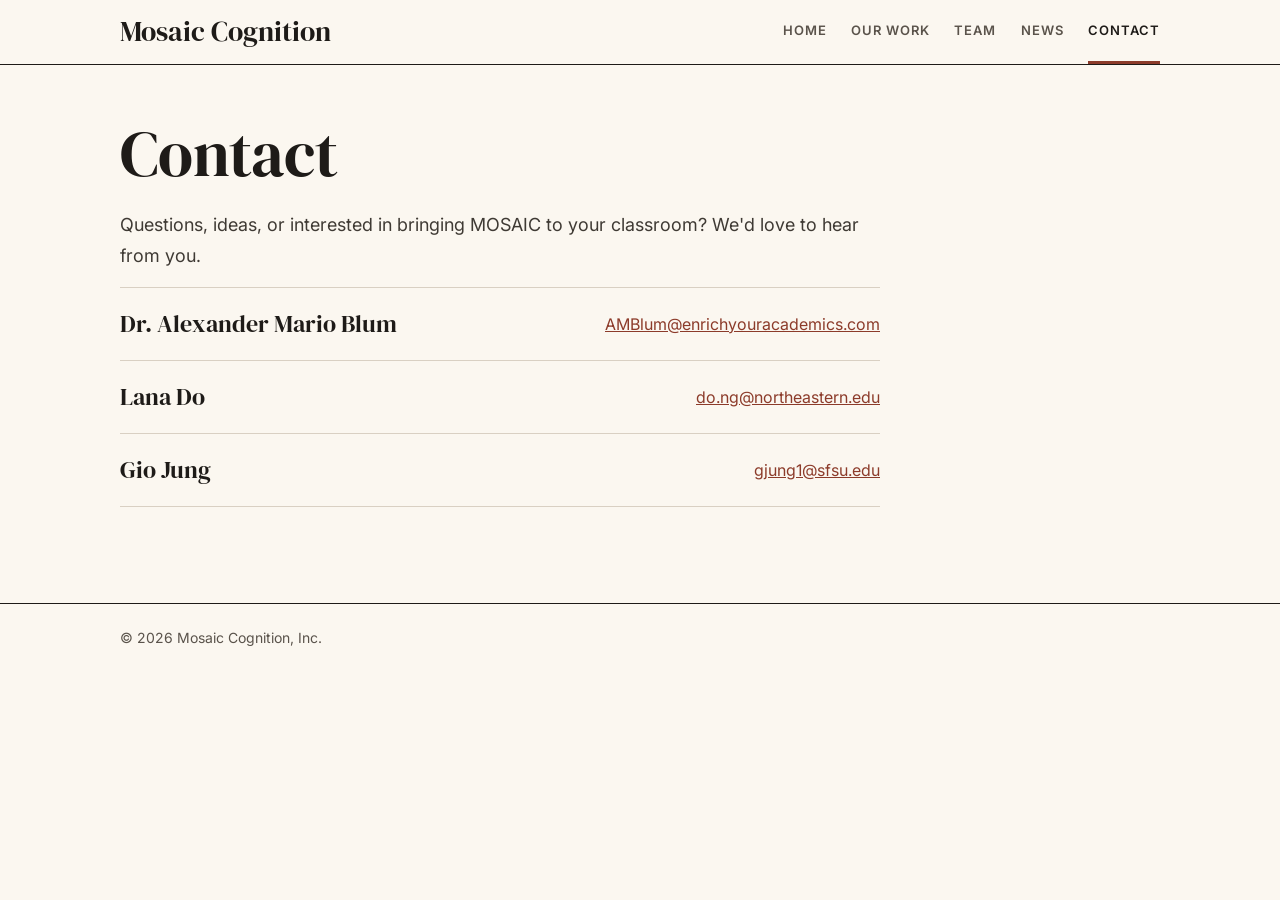
==== commit 1b672af2: "Footer: Mosaic Cognition, Inc. Co-Authored-By: Claude Opus 5.5 <noreply@anthropic.com>" ====
--- a/contact.html
+++ b/contact.html
@@ -37,7 +37,7 @@
   </main>
 </div>
 
-<footer><div class="inner">&copy; 2026 Mosaic Cognition</div></footer>
+<footer><div class="inner">&copy; 2026 Mosaic Cognition, Inc.</div></footer>
 
 <script src="news.js"></script>
 </body>
